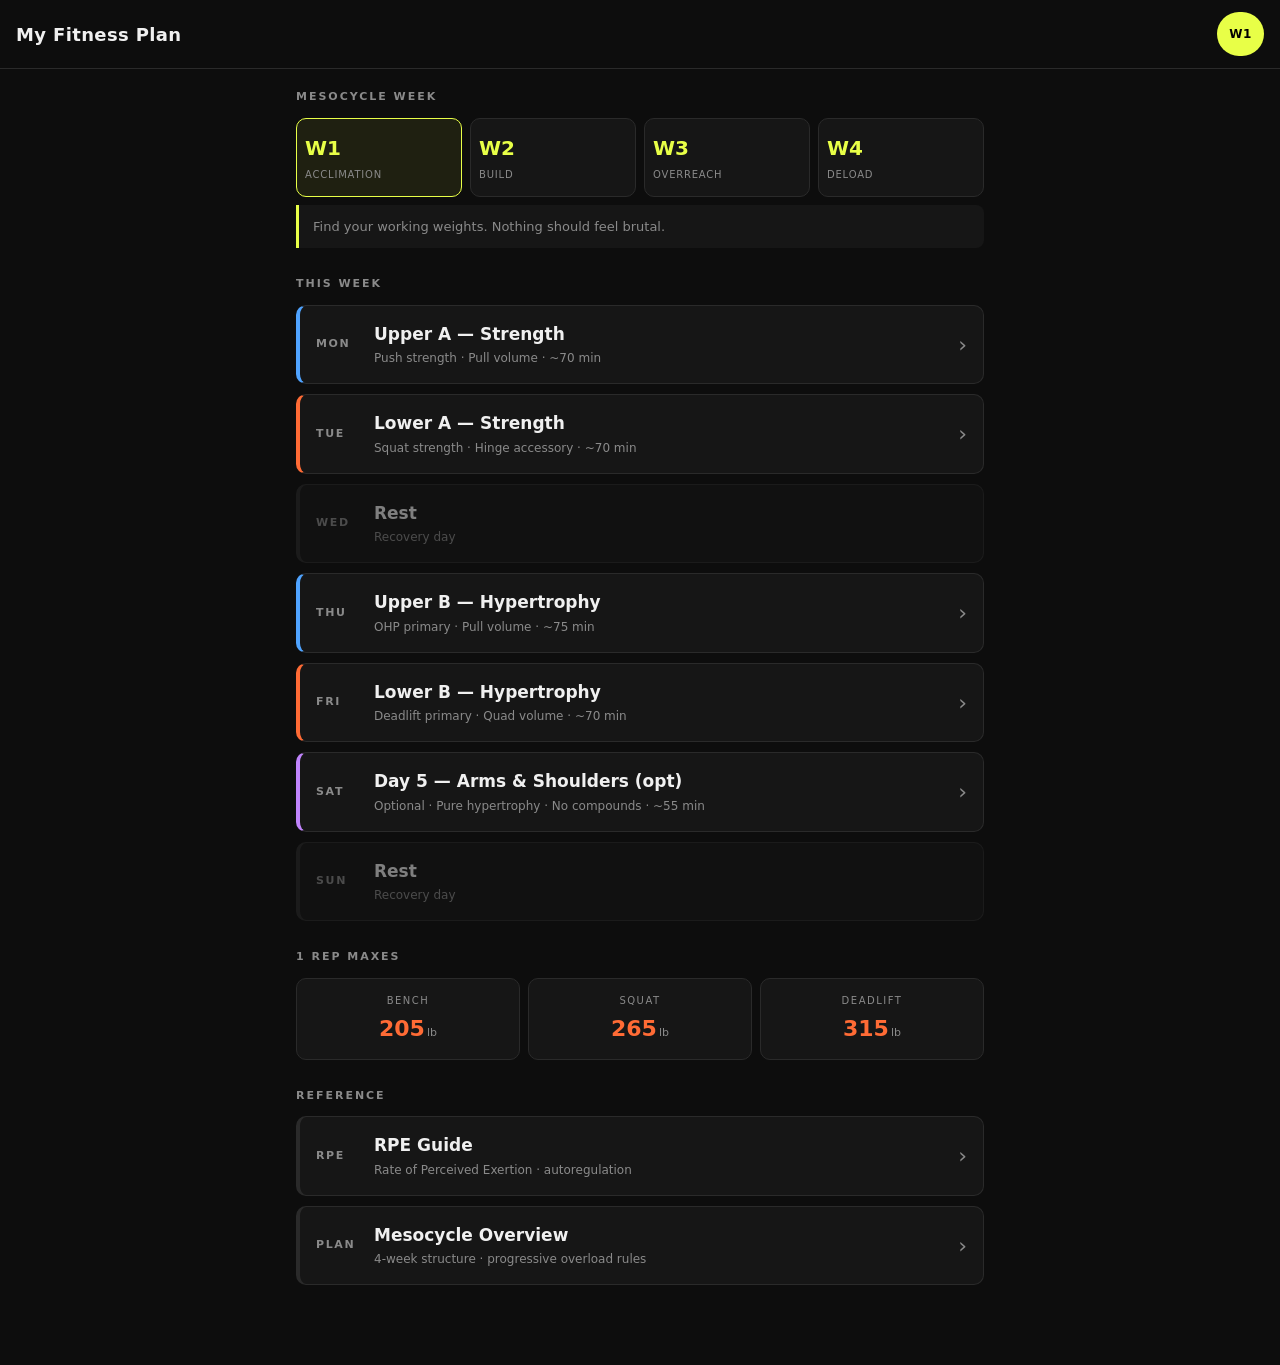
==== index.html @ 23664cf2 "Create workout site" ====
<!DOCTYPE html>
<html lang="en">
<head>
<meta charset="UTF-8">
<meta name="viewport" content="width=device-width, initial-scale=1, viewport-fit=cover">
<meta name="theme-color" content="#0d0d0d">
<title>My Fitness Plan</title>
<link rel="stylesheet" href="./css/styles.css">
</head>
<body>

<header class="topbar">
  <h1>My Fitness Plan</h1>
  <button class="week-pill" id="weekPill" aria-label="Change week">W1</button>
</header>

<main class="container">
  <div class="section-title">Mesocycle Week</div>
  <div class="week-selector" id="weekSelector"></div>
  <div class="week-note" id="weekNote"></div>

  <div class="section-title">This Week</div>
  <div class="day-list" id="dayList"></div>

  <div class="section-title">1 Rep Maxes</div>
  <div class="prs" id="prs"></div>

  <div class="section-title">Reference</div>
  <div class="day-list">
    <a class="day-card" href="./rpe.html">
      <div class="day-label">RPE</div>
      <div class="day-info">
        <div class="day-title">RPE Guide</div>
        <div class="day-sub">Rate of Perceived Exertion · autoregulation</div>
      </div>
      <div class="chevron">›</div>
    </a>
    <a class="day-card" href="./mesocycle.html">
      <div class="day-label">PLAN</div>
      <div class="day-info">
        <div class="day-title">Mesocycle Overview</div>
        <div class="day-sub">4-week structure · progressive overload rules</div>
      </div>
      <div class="chevron">›</div>
    </a>
  </div>
</main>

<script type="module" src="./js/home.js"></script>
</body>
</html>
---- css/styles.css ----
:root {
  --bg: #0d0d0d;
  --surface: #161616;
  --surface2: #1f1f1f;
  --border: #2a2a2a;
  --accent: #e8ff47;
  --accent2: #ff6b35;
  --text: #f0f0f0;
  --muted: #8a8a8a;
  --blue: #4fa3ff;
  --orange: #ff6b35;
  --purple: #c084fc;
  --danger: #ff4747;
  --tap: 44px;
}

* { box-sizing: border-box; margin: 0; padding: 0; -webkit-tap-highlight-color: transparent; }

html { font-size: 16px; }

body {
  background: var(--bg);
  color: var(--text);
  font-family: system-ui, -apple-system, "Segoe UI", Roboto, "Helvetica Neue", sans-serif;
  line-height: 1.5;
  min-height: 100vh;
  padding-bottom: env(safe-area-inset-bottom);
}

a { color: inherit; text-decoration: none; }

button {
  font: inherit;
  color: inherit;
  background: none;
  border: none;
  cursor: pointer;
}

input {
  font: inherit;
  color: var(--text);
  background: var(--surface2);
  border: 1px solid var(--border);
  border-radius: 6px;
  padding: 10px 12px;
  width: 100%;
  min-height: var(--tap);
}

input:focus { outline: 2px solid var(--accent); outline-offset: -1px; }

/* ===== Top bar ===== */
.topbar {
  position: sticky;
  top: 0;
  z-index: 10;
  background: var(--bg);
  border-bottom: 1px solid var(--border);
  padding: 12px 16px;
  display: flex;
  align-items: center;
  gap: 12px;
  padding-top: max(12px, env(safe-area-inset-top));
}

.topbar .back {
  font-size: 24px;
  min-width: var(--tap);
  min-height: var(--tap);
  display: flex;
  align-items: center;
  justify-content: center;
  margin-left: -8px;
}

.topbar h1 {
  font-size: 18px;
  font-weight: 600;
  flex: 1;
  letter-spacing: 0.02em;
}

.week-pill {
  background: var(--accent);
  color: #000;
  padding: 6px 12px;
  border-radius: 999px;
  font-size: 12px;
  font-weight: 700;
  letter-spacing: 0.05em;
  text-transform: uppercase;
  min-height: var(--tap);
  display: flex;
  align-items: center;
}

/* ===== Layout ===== */
.container { padding: 20px 16px 80px; max-width: 720px; margin: 0 auto; }

.section-title {
  font-size: 11px;
  font-weight: 600;
  letter-spacing: 0.18em;
  text-transform: uppercase;
  color: var(--muted);
  margin: 28px 0 12px;
}

.section-title:first-child { margin-top: 0; }

/* ===== Home: week selector ===== */
.week-selector {
  display: grid;
  grid-template-columns: repeat(4, 1fr);
  gap: 8px;
  margin-bottom: 8px;
}

.week-btn {
  border: 1px solid var(--border);
  border-radius: 10px;
  padding: 14px 8px;
  text-align: center;
  background: var(--surface);
  display: flex;
  flex-direction: column;
  gap: 4px;
  min-height: var(--tap);
}

.week-btn.active {
  border-color: var(--accent);
  background: rgba(232,255,71,0.08);
}

.week-btn .num {
  font-size: 20px;
  font-weight: 700;
  color: var(--accent);
}

.week-btn .lbl {
  font-size: 10px;
  letter-spacing: 0.08em;
  text-transform: uppercase;
  color: var(--muted);
}

.week-note {
  font-size: 13px;
  color: var(--muted);
  background: var(--surface);
  border-left: 3px solid var(--accent);
  padding: 12px 14px;
  border-radius: 0 8px 8px 0;
  margin-bottom: 24px;
}

/* ===== Day cards ===== */
.day-list { display: flex; flex-direction: column; gap: 10px; }

.day-card {
  display: flex;
  align-items: center;
  gap: 14px;
  padding: 16px;
  background: var(--surface);
  border: 1px solid var(--border);
  border-left: 4px solid var(--border);
  border-radius: 10px;
  min-height: 72px;
}

.day-card.blue { border-left-color: var(--blue); }
.day-card.orange { border-left-color: var(--orange); }
.day-card.purple { border-left-color: var(--purple); }
.day-card.rest { opacity: 0.5; }

.day-card .day-label {
  font-size: 11px;
  letter-spacing: 0.15em;
  text-transform: uppercase;
  color: var(--muted);
  font-weight: 600;
  width: 44px;
}

.day-card .day-info { flex: 1; min-width: 0; }

.day-card .day-title {
  font-size: 17px;
  font-weight: 600;
  margin-bottom: 2px;
}

.day-card .day-sub {
  font-size: 12px;
  color: var(--muted);
}

.day-card .chevron {
  font-size: 22px;
  color: var(--muted);
}

/* ===== 1RM block ===== */
.prs {
  display: grid;
  grid-template-columns: repeat(3, 1fr);
  gap: 8px;
  margin-bottom: 8px;
}

.pr {
  background: var(--surface);
  border: 1px solid var(--border);
  border-radius: 10px;
  padding: 14px 10px;
  text-align: center;
}

.pr .lift { font-size: 10px; letter-spacing: 0.15em; text-transform: uppercase; color: var(--muted); }
.pr .val { font-size: 22px; font-weight: 700; color: var(--accent2); margin-top: 4px; }
.pr .val span { font-size: 11px; color: var(--muted); font-weight: 400; margin-left: 2px; }

/* ===== Workout page ===== */
.workout-meta {
  display: flex;
  gap: 16px;
  flex-wrap: wrap;
  margin-bottom: 8px;
  font-size: 13px;
  color: var(--muted);
}

.workout-meta .pill {
  background: var(--surface);
  padding: 4px 10px;
  border-radius: 4px;
  border: 1px solid var(--border);
}

.exercise {
  background: var(--surface);
  border: 1px solid var(--border);
  border-radius: 10px;
  margin-bottom: 14px;
  overflow: hidden;
}

.exercise.compound { border-color: rgba(232,255,71,0.25); }

.ex-head {
  padding: 14px 16px 12px;
  border-bottom: 1px solid var(--border);
}

.ex-name {
  font-size: 17px;
  font-weight: 600;
  margin-bottom: 4px;
  line-height: 1.3;
}

.ex-name .badge {
  font-size: 9px;
  font-weight: 700;
  letter-spacing: 0.1em;
  background: var(--accent);
  color: #000;
  padding: 2px 6px;
  border-radius: 3px;
  margin-left: 6px;
  vertical-align: middle;
}

.ex-note { font-size: 12px; color: var(--muted); }

.ex-targets {
  display: grid;
  grid-template-columns: repeat(4, 1fr);
  gap: 1px;
  background: var(--border);
}

.ex-targets .t {
  background: var(--surface2);
  padding: 10px 8px;
  text-align: center;
}

.ex-targets .t-lbl {
  font-size: 9px;
  letter-spacing: 0.15em;
  text-transform: uppercase;
  color: var(--muted);
  margin-bottom: 4px;
}

.ex-targets .t-val {
  font-size: 17px;
  font-weight: 600;
  color: var(--text);
}

.ex-targets .t-val.suggested {
  color: var(--accent);
}

.last-week {
  background: var(--surface2);
  padding: 8px 16px;
  font-size: 12px;
  color: var(--muted);
  border-top: 1px solid var(--border);
}

.last-week strong { color: var(--text); }

/* ===== Sets ===== */
.sets-list {
  padding: 12px 16px 8px;
  display: flex;
  flex-direction: column;
  gap: 8px;
}

.set-row {
  display: grid;
  grid-template-columns: 28px 1fr 1fr 1fr 36px;
  gap: 8px;
  align-items: center;
}

.set-row .n {
  color: var(--muted);
  font-size: 12px;
  font-weight: 600;
  text-align: center;
}

.set-row input {
  text-align: center;
  padding: 8px 4px;
  font-size: 16px;
  font-weight: 600;
  min-height: 44px;
}

.set-row .del {
  color: var(--muted);
  font-size: 20px;
  min-width: 36px;
  min-height: 36px;
}

.set-row.logged input {
  background: rgba(232,255,71,0.06);
  border-color: rgba(232,255,71,0.3);
}

.set-row.input-row .n { color: var(--accent); }

.set-fields-head {
  display: grid;
  grid-template-columns: 28px 1fr 1fr 1fr 36px;
  gap: 8px;
  padding: 0 16px;
  margin-top: 4px;
  font-size: 10px;
  letter-spacing: 0.12em;
  text-transform: uppercase;
  color: var(--muted);
  text-align: center;
}

.set-fields-head .first { text-align: left; }

.btn {
  background: var(--accent);
  color: #000;
  padding: 12px 18px;
  border-radius: 8px;
  font-weight: 700;
  letter-spacing: 0.05em;
  text-transform: uppercase;
  font-size: 13px;
  min-height: var(--tap);
  width: 100%;
}

.btn.ghost {
  background: transparent;
  color: var(--text);
  border: 1px solid var(--border);
}

.btn.danger { background: transparent; color: var(--danger); border: 1px solid var(--danger); }

.btn-row { padding: 8px 16px 16px; display: flex; gap: 8px; }

/* ===== Group label ===== */
.group-label {
  font-size: 10px;
  letter-spacing: 0.18em;
  text-transform: uppercase;
  color: var(--muted);
  margin: 24px 0 10px;
  padding-left: 4px;
}

.group-label:first-child { margin-top: 8px; }

/* ===== Modal (week change confirm, settings) ===== */
.modal-bg {
  position: fixed;
  inset: 0;
  background: rgba(0,0,0,0.7);
  z-index: 100;
  display: flex;
  align-items: flex-end;
  justify-content: center;
}

.modal {
  background: var(--surface);
  border-radius: 16px 16px 0 0;
  padding: 24px 20px 32px;
  width: 100%;
  max-width: 720px;
  border-top: 1px solid var(--border);
}

.modal h2 { font-size: 18px; margin-bottom: 12px; }
.modal p { font-size: 14px; color: var(--muted); margin-bottom: 16px; }
.modal .row { display: flex; gap: 8px; }

/* ===== Wider screens ===== */
@media (min-width: 720px) {
  html { font-size: 17px; }
  .ex-name { font-size: 19px; }
  .ex-targets .t-val { font-size: 19px; }
}

/* Hide number input spinners (cleaner gym UI). */
input[type="number"]::-webkit-outer-spin-button,
input[type="number"]::-webkit-inner-spin-button { -webkit-appearance: none; margin: 0; }
input[type="number"] { -moz-appearance: textfield; }
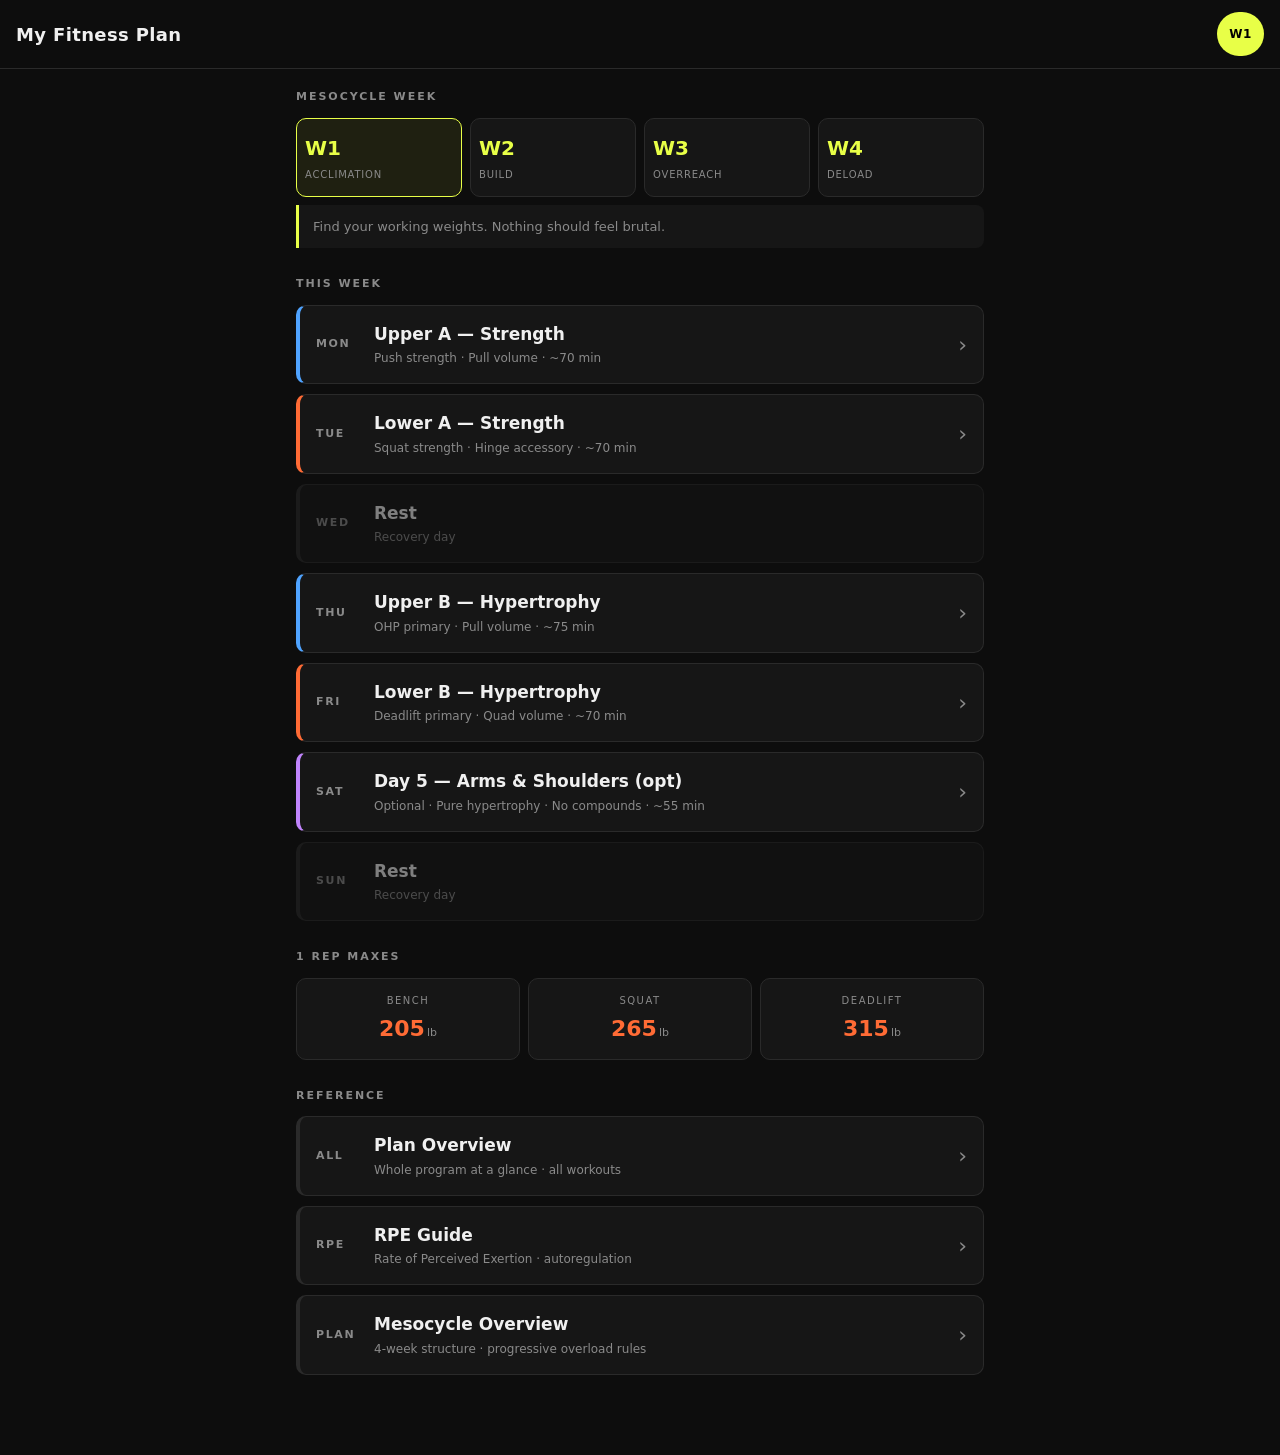
==== commit 31523ff7: "Adds quick overview page" ====
--- a/index.html
+++ b/index.html
@@ -27,6 +27,14 @@
 
   <div class="section-title">Reference</div>
   <div class="day-list">
+    <a class="day-card" href="./overview.html">
+      <div class="day-label">ALL</div>
+      <div class="day-info">
+        <div class="day-title">Plan Overview</div>
+        <div class="day-sub">Whole program at a glance · all workouts</div>
+      </div>
+      <div class="chevron">›</div>
+    </a>
     <a class="day-card" href="./rpe.html">
       <div class="day-label">RPE</div>
       <div class="day-info">
